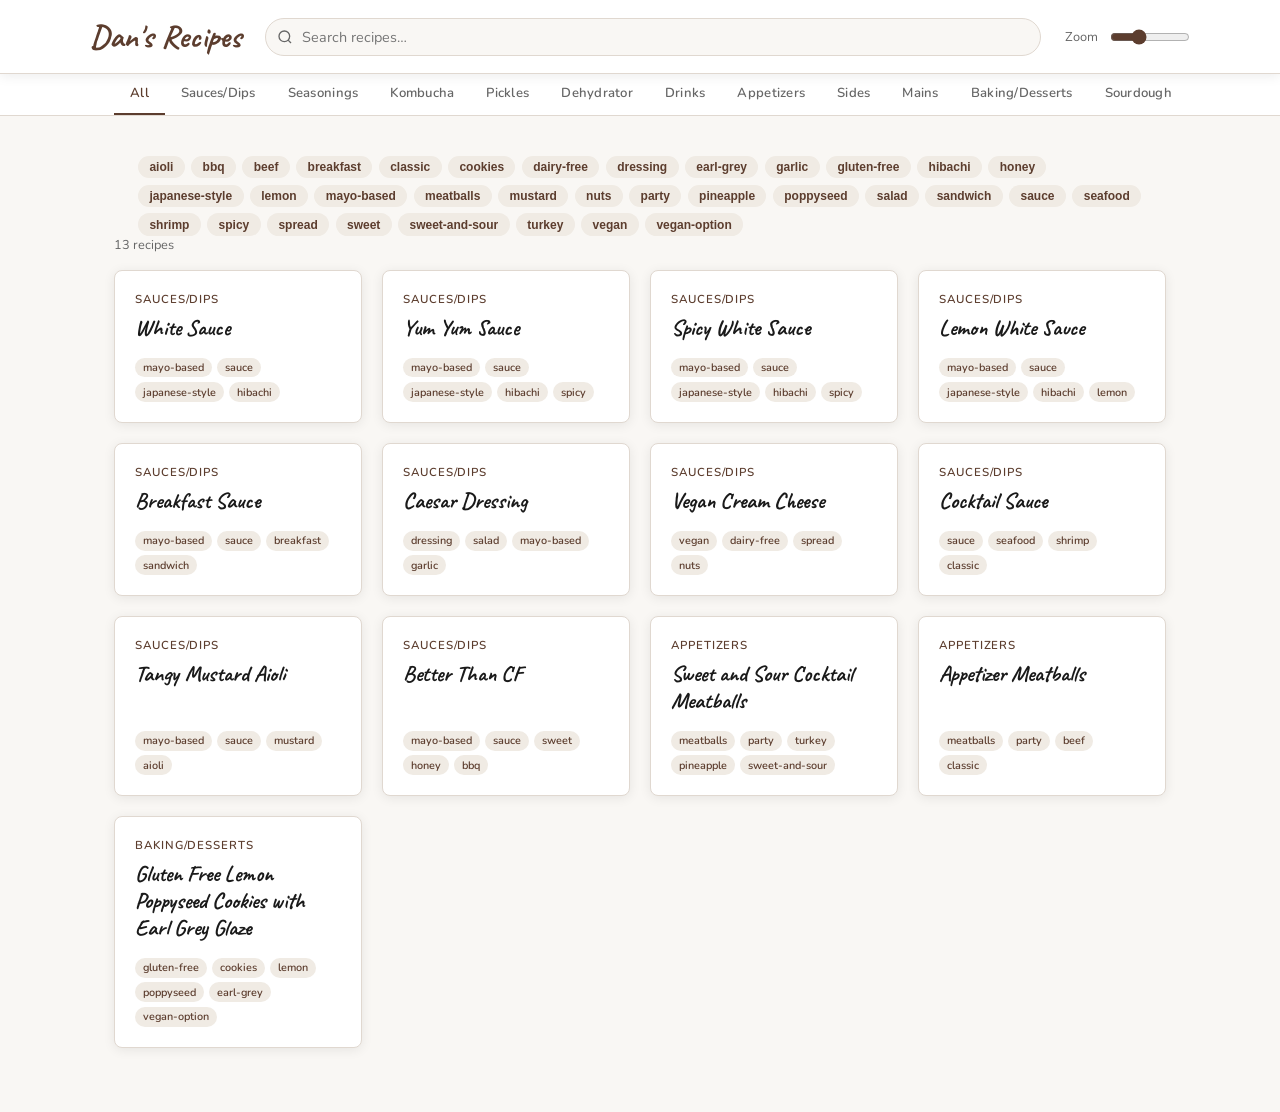
==== index.html @ 3bdaf3a2 "feat: initial recipe book — 13 recipes, browse/search/filter UI Static GitHub Pages site with Caveat" ====
<!DOCTYPE html>
<html lang="en">
<head>
  <meta charset="UTF-8" />
  <meta name="viewport" content="width=device-width, initial-scale=1.0" />
  <title>Dan's Recipes</title>
  <link rel="stylesheet" href="css/style.css" />
</head>
<body>

<header class="site-header">
  <div class="header-inner">
    <a href="index.html" class="site-title">Dan's Recipes</a>
    <div class="search-wrap">
      <svg xmlns="http://www.w3.org/2000/svg" width="16" height="16" fill="none" viewBox="0 0 24 24" stroke="currentColor" stroke-width="2">
        <circle cx="11" cy="11" r="8"/><path d="m21 21-4.35-4.35"/>
      </svg>
      <input id="search-input" type="search" placeholder="Search recipes…" autocomplete="off" />
    </div>
    <div class="header-controls">
      <span class="zoom-label">Zoom</span>
      <input id="zoom-slider" type="range" min="0.8" max="1.4" step="0.05" value="1" />
    </div>
  </div>
</header>

<nav class="category-nav">
  <div class="category-nav-inner">
    <button class="cat-tab active" data-cat="All">All</button>
  </div>
</nav>

<div class="main-content">
  <div id="tag-bar"></div>
  <p class="results-count" id="results-count"></p>
  <div id="recipe-grid"></div>
</div>

<script src="js/fuse.min.js"></script>
<script src="js/main.js"></script>
</body>
</html>
---- css/style.css ----
@import url('https://fonts.googleapis.com/css2?family=Caveat:wght@400;700&family=Nunito:wght@300;400;600&display=swap');

/* ── Reset & Base ─────────────────────────────────────────── */
*, *::before, *::after { box-sizing: border-box; margin: 0; padding: 0; }

:root {
  --font-script: 'Caveat', cursive;
  --font-body: 'Nunito', system-ui, sans-serif;
  --color-bg: #f9f7f4;
  --color-page: #ffffff;
  --color-text: #1a1a1a;
  --color-muted: #666;
  --color-accent: #5c3d2e;
  --color-border: #e0d8d0;
  --color-tag-bg: #f0ebe4;
  --color-tag-text: #5c3d2e;
  --color-active: #5c3d2e;
  --shadow: 0 2px 12px rgba(0,0,0,0.08);
  --radius: 8px;
  --page-max: 1100px;
  --zoom: 1;
}

html { font-size: calc(16px * var(--zoom)); }
body {
  font-family: var(--font-body);
  background: var(--color-bg);
  color: var(--color-text);
  min-height: 100vh;
}

/* ── Site Header ──────────────────────────────────────────── */
.site-header {
  background: var(--color-page);
  border-bottom: 1px solid var(--color-border);
  padding: 1rem 1.5rem;
  position: sticky;
  top: 0;
  z-index: 100;
  box-shadow: var(--shadow);
}
.header-inner {
  max-width: var(--page-max);
  margin: 0 auto;
  display: flex;
  align-items: center;
  gap: 1.5rem;
  flex-wrap: wrap;
}
.site-title {
  font-family: var(--font-script);
  font-size: 2rem;
  font-weight: 700;
  color: var(--color-accent);
  text-decoration: none;
  white-space: nowrap;
}
.search-wrap {
  flex: 1;
  min-width: 200px;
  position: relative;
}
.search-wrap svg {
  position: absolute;
  left: 0.75rem;
  top: 50%;
  transform: translateY(-50%);
  color: var(--color-muted);
  pointer-events: none;
}
#search-input {
  width: 100%;
  padding: 0.5rem 0.75rem 0.5rem 2.25rem;
  border: 1px solid var(--color-border);
  border-radius: 999px;
  font-family: var(--font-body);
  font-size: 0.9rem;
  background: var(--color-bg);
  outline: none;
  transition: border-color 0.2s;
}
#search-input:focus { border-color: var(--color-accent); }

.header-controls {
  display: flex;
  align-items: center;
  gap: 0.75rem;
}
.zoom-label {
  font-size: 0.8rem;
  color: var(--color-muted);
  white-space: nowrap;
}
#zoom-slider {
  width: 80px;
  accent-color: var(--color-accent);
}

/* ── Category Tabs ────────────────────────────────────────── */
.category-nav {
  background: var(--color-page);
  border-bottom: 1px solid var(--color-border);
  overflow-x: auto;
  scrollbar-width: none;
}
.category-nav::-webkit-scrollbar { display: none; }
.category-nav-inner {
  max-width: var(--page-max);
  margin: 0 auto;
  display: flex;
  gap: 0;
  padding: 0 1.5rem;
}
.cat-tab {
  padding: 0.65rem 1rem;
  font-size: 0.82rem;
  font-weight: 600;
  color: var(--color-muted);
  cursor: pointer;
  border: none;
  background: none;
  border-bottom: 2px solid transparent;
  white-space: nowrap;
  transition: color 0.15s, border-color 0.15s;
  font-family: var(--font-body);
  letter-spacing: 0.02em;
}
.cat-tab:hover { color: var(--color-accent); }
.cat-tab.active {
  color: var(--color-accent);
  border-bottom-color: var(--color-accent);
}

/* ── Tag Filter Bar ───────────────────────────────────────── */
#tag-bar {
  max-width: var(--page-max);
  margin: 1rem auto 0;
  padding: 0 1.5rem;
  display: flex;
  flex-wrap: wrap;
  gap: 0.4rem;
  min-height: 2rem;
}
.tag-chip {
  padding: 0.2rem 0.65rem;
  border-radius: 999px;
  background: var(--color-tag-bg);
  color: var(--color-tag-text);
  font-size: 0.75rem;
  font-weight: 600;
  cursor: pointer;
  border: 1px solid transparent;
  transition: background 0.15s, border-color 0.15s;
  text-transform: lowercase;
}
.tag-chip:hover { border-color: var(--color-accent); }
.tag-chip.active {
  background: var(--color-accent);
  color: #fff;
}

/* ── Main Content ─────────────────────────────────────────── */
.main-content {
  max-width: var(--page-max);
  margin: 0 auto;
  padding: 1.5rem 1.5rem 4rem;
}
.results-count {
  font-size: 0.8rem;
  color: var(--color-muted);
  margin-bottom: 1rem;
}

/* ── Recipe Grid ──────────────────────────────────────────── */
#recipe-grid {
  display: grid;
  grid-template-columns: repeat(auto-fill, minmax(240px, 1fr));
  gap: 1.25rem;
}

/* ── Recipe Card ──────────────────────────────────────────── */
.recipe-card {
  background: var(--color-page);
  border: 1px solid var(--color-border);
  border-radius: var(--radius);
  padding: 1.25rem;
  cursor: pointer;
  text-decoration: none;
  color: inherit;
  display: flex;
  flex-direction: column;
  gap: 0.5rem;
  transition: box-shadow 0.2s, transform 0.2s;
  box-shadow: var(--shadow);
}
.recipe-card:hover {
  box-shadow: 0 6px 24px rgba(0,0,0,0.13);
  transform: translateY(-2px);
}
.card-title {
  font-family: var(--font-script);
  font-size: 1.4rem;
  font-weight: 700;
  color: var(--color-text);
  line-height: 1.2;
}
.card-category {
  font-size: 0.72rem;
  font-weight: 600;
  text-transform: uppercase;
  letter-spacing: 0.08em;
  color: var(--color-accent);
}
.card-tags {
  display: flex;
  flex-wrap: wrap;
  gap: 0.3rem;
  margin-top: auto;
  padding-top: 0.5rem;
}
.card-tag {
  padding: 0.15rem 0.5rem;
  border-radius: 999px;
  background: var(--color-tag-bg);
  color: var(--color-tag-text);
  font-size: 0.68rem;
  font-weight: 600;
  text-transform: lowercase;
}

/* ── Empty State ──────────────────────────────────────────── */
.empty-state {
  text-align: center;
  padding: 4rem 1rem;
  color: var(--color-muted);
  grid-column: 1/-1;
}
.empty-state p { font-size: 1.1rem; }

/* ── Recipe Detail Page ───────────────────────────────────── */
.recipe-page-header {
  background: var(--color-page);
  border-bottom: 1px solid var(--color-border);
  padding: 1rem 1.5rem;
  display: flex;
  align-items: center;
  gap: 1rem;
}
.back-btn {
  display: flex;
  align-items: center;
  gap: 0.4rem;
  color: var(--color-accent);
  text-decoration: none;
  font-size: 0.9rem;
  font-weight: 600;
  padding: 0.4rem 0.75rem;
  border-radius: var(--radius);
  border: 1px solid var(--color-border);
  transition: background 0.15s;
}
.back-btn:hover { background: var(--color-bg); }

.print-btn {
  margin-left: auto;
  display: flex;
  align-items: center;
  gap: 0.4rem;
  background: var(--color-accent);
  color: #fff;
  border: none;
  border-radius: var(--radius);
  padding: 0.4rem 0.85rem;
  font-size: 0.9rem;
  font-weight: 600;
  cursor: pointer;
  font-family: var(--font-body);
  transition: opacity 0.15s;
}
.print-btn:hover { opacity: 0.85; }

/* ── Recipe Detail Content ────────────────────────────────── */
.recipe-detail {
  max-width: 860px;
  margin: 2rem auto;
  padding: 0 1.5rem 4rem;
}

.recipe-detail-inner {
  background: var(--color-page);
  border: 1px solid var(--color-border);
  border-radius: var(--radius);
  padding: 2.5rem;
  box-shadow: var(--shadow);
}

.recipe-title {
  font-family: var(--font-script);
  font-size: 2.8rem;
  font-weight: 700;
  color: var(--color-text);
  line-height: 1.1;
  margin-bottom: 0.25rem;
}
.recipe-meta {
  display: flex;
  align-items: center;
  gap: 1rem;
  margin-bottom: 1.5rem;
  flex-wrap: wrap;
}
.recipe-category-badge {
  font-size: 0.72rem;
  font-weight: 600;
  text-transform: uppercase;
  letter-spacing: 0.08em;
  color: var(--color-accent);
  border: 1px solid var(--color-accent);
  padding: 0.2rem 0.6rem;
  border-radius: 999px;
}
.recipe-yield {
  font-size: 0.82rem;
  color: var(--color-muted);
}
.recipe-tags-row {
  display: flex;
  flex-wrap: wrap;
  gap: 0.35rem;
  margin-bottom: 2rem;
}

.recipe-divider {
  border: none;
  border-top: 1px solid var(--color-border);
  margin: 1.75rem 0;
}

/* ── Ingredients & Instructions ────────────────────────────── */
.recipe-body {
  display: grid;
  grid-template-columns: 1fr 1.6fr;
  gap: 2.5rem;
  align-items: start;
}
@media (max-width: 640px) {
  .recipe-body { grid-template-columns: 1fr; }
}

.section-label {
  font-size: 0.72rem;
  font-weight: 700;
  letter-spacing: 0.12em;
  text-transform: uppercase;
  font-variant: small-caps;
  color: var(--color-text);
  margin-bottom: 0.75rem;
  border-bottom: 1px solid var(--color-border);
  padding-bottom: 0.3rem;
}
.sub-section-label {
  font-size: 0.68rem;
  font-weight: 700;
  letter-spacing: 0.1em;
  text-transform: uppercase;
  color: var(--color-muted);
  margin: 0.75rem 0 0.4rem;
}
.ingredient-list {
  list-style: none;
  display: flex;
  flex-direction: column;
  gap: 0.3rem;
}
.ingredient-list li {
  font-size: 0.88rem;
  line-height: 1.4;
  padding-left: 0.85rem;
  position: relative;
}
.ingredient-list li::before {
  content: '–';
  position: absolute;
  left: 0;
  color: var(--color-muted);
}

.instructions-text {
  font-size: 0.9rem;
  line-height: 1.7;
  white-space: pre-wrap;
}

.variations-block {
  margin-top: 1.5rem;
}
.variations-block .section-label { margin-bottom: 0.75rem; }
.variation-item {
  margin-bottom: 0.5rem;
}
.variation-name {
  font-weight: 600;
  font-size: 0.85rem;
}
.variation-desc {
  font-size: 0.85rem;
  color: var(--color-muted);
}

.notes-block {
  margin-top: 1.5rem;
  background: var(--color-bg);
  border-left: 3px solid var(--color-accent);
  padding: 0.75rem 1rem;
  border-radius: 0 var(--radius) var(--radius) 0;
  font-size: 0.85rem;
  color: var(--color-muted);
  font-style: italic;
}

/* ── Print Styles ─────────────────────────────────────────── */
@media print {
  @page {
    size: letter;
    margin: 0.75in 0.75in 0.75in 0.8125in;
  }

  .site-header,
  .recipe-page-header,
  .recipe-tags-row,
  .notes-block { display: none !important; }

  body { background: white; font-size: 11pt; }

  .recipe-detail { margin: 0; padding: 0; max-width: 100%; }
  .recipe-detail-inner { border: none; box-shadow: none; padding: 0; }

  .recipe-title {
    font-size: 28pt;
    margin-bottom: 2pt;
  }
  .recipe-meta { margin-bottom: 8pt; }
  .recipe-body {
    grid-template-columns: 1fr 1.6fr;
    gap: 1.5rem;
  }
  .ingredient-list li { font-size: 9pt; }
  .instructions-text { font-size: 9.5pt; }
  .section-label { font-size: 7pt; }
}
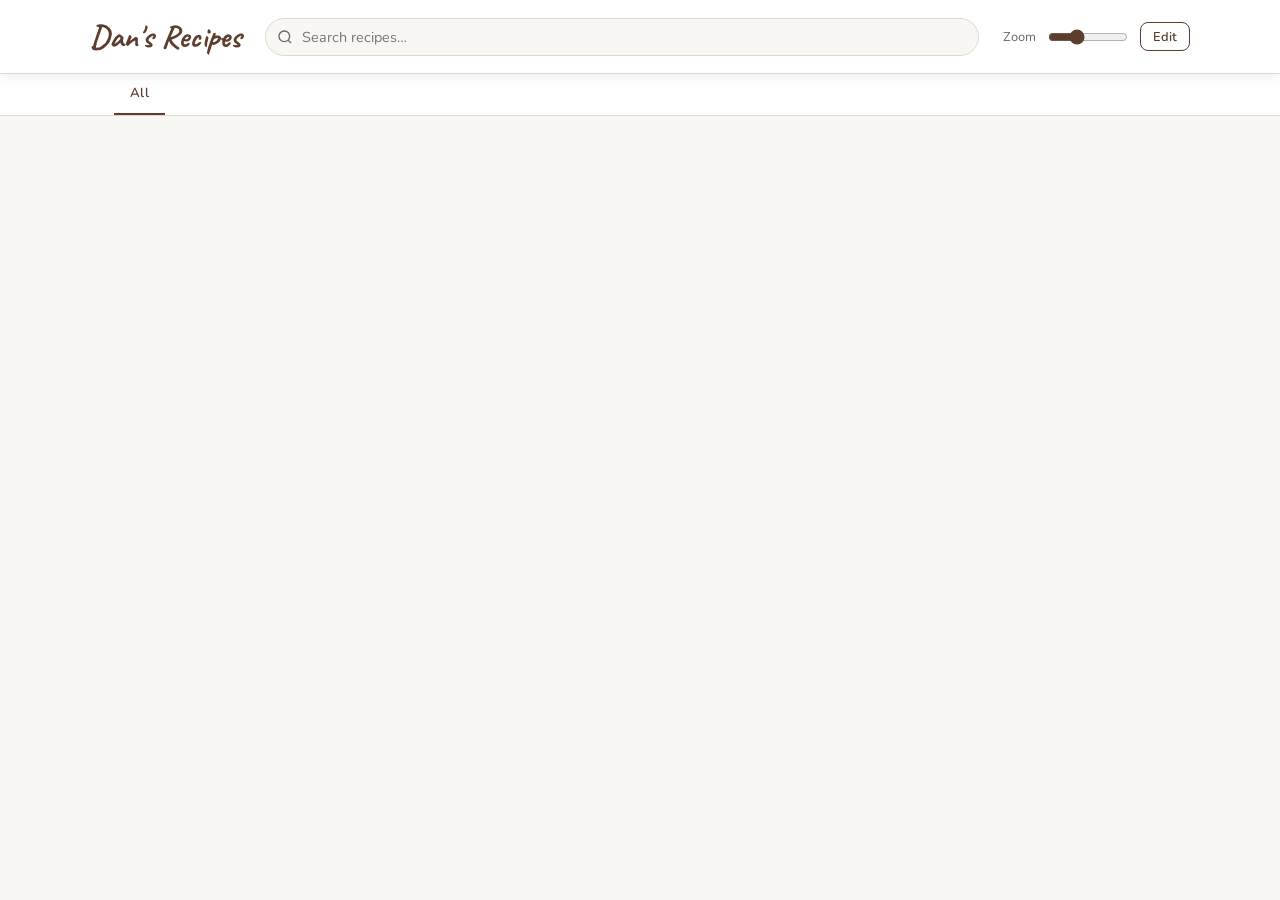
==== commit 1b0192d9: "feat: migrate to FastAPI webapp with SQLite, edit mode, sourdough bake log - FastAPI app (app.py) wi" ====
--- a/index.html
+++ b/index.html
@@ -4,13 +4,13 @@
   <meta charset="UTF-8" />
   <meta name="viewport" content="width=device-width, initial-scale=1.0" />
   <title>Dan's Recipes</title>
-  <link rel="stylesheet" href="css/style.css" />
+  <link rel="stylesheet" href="/css/style.css" />
 </head>
 <body>
 
 <header class="site-header">
   <div class="header-inner">
-    <a href="index.html" class="site-title">Dan's Recipes</a>
+    <a href="/" class="site-title">Dan's Recipes</a>
     <div class="search-wrap">
       <svg xmlns="http://www.w3.org/2000/svg" width="16" height="16" fill="none" viewBox="0 0 24 24" stroke="currentColor" stroke-width="2">
         <circle cx="11" cy="11" r="8"/><path d="m21 21-4.35-4.35"/>
@@ -20,6 +20,7 @@
     <div class="header-controls">
       <span class="zoom-label">Zoom</span>
       <input id="zoom-slider" type="range" min="0.8" max="1.4" step="0.05" value="1" />
+      <div id="login-bar" class="login-bar"></div>
     </div>
   </div>
 </header>
@@ -30,13 +31,35 @@
   </div>
 </nav>
 
+<!-- Sourdough sub-tabs (hidden unless Sourdough is active) -->
+<div id="sourdough-subtabs" class="sourdough-subtabs" style="display:none">
+  <button class="subtab-btn active" id="subtab-recipes" onclick="showRecipesSubtab()">Recipes</button>
+  <button class="subtab-btn" id="subtab-log" onclick="showLogSubtab()">Bake Log</button>
+</div>
+
 <div class="main-content">
   <div id="tag-bar"></div>
   <p class="results-count" id="results-count"></p>
   <div id="recipe-grid"></div>
+  <!-- Sourdough log (hidden by default) -->
+  <div id="log-section" style="display:none"></div>
 </div>
 
-<script src="js/fuse.min.js"></script>
-<script src="js/main.js"></script>
+<!-- Login modal -->
+<div id="login-modal" class="modal-overlay" style="display:none" onclick="if(event.target===this)hideLoginModal()">
+  <div class="modal-box">
+    <h3>Edit Mode</h3>
+    <input id="login-pwd" type="password" placeholder="Password" class="modal-input"
+      onkeydown="if(event.key==='Enter')doLogin()" />
+    <p id="login-error" class="modal-error"></p>
+    <div class="modal-btns">
+      <button class="save-btn" onclick="doLogin()">Log in</button>
+      <button class="cancel-btn" onclick="hideLoginModal()">Cancel</button>
+    </div>
+  </div>
+</div>
+
+<script src="/js/fuse.min.js"></script>
+<script src="/js/main.js"></script>
 </body>
 </html>
--- a/css/style.css
+++ b/css/style.css
@@ -418,6 +418,218 @@
   font-style: italic;
 }
 
+/* ── Login bar ────────────────────────────────────────────── */
+.login-bar { display: flex; align-items: center; gap: 0.5rem; }
+.login-btn {
+  padding: 0.3rem 0.75rem;
+  font-size: 0.8rem;
+  font-weight: 600;
+  font-family: var(--font-body);
+  background: transparent;
+  border: 1px solid var(--color-accent);
+  color: var(--color-accent);
+  border-radius: var(--radius);
+  cursor: pointer;
+  transition: background 0.15s, color 0.15s;
+}
+.login-btn:hover { background: var(--color-accent); color: #fff; }
+.login-status { font-size: 0.78rem; color: var(--color-muted); }
+
+/* ── Login modal ──────────────────────────────────────────── */
+.modal-overlay {
+  position: fixed; inset: 0; z-index: 500;
+  background: rgba(0,0,0,0.4);
+  display: flex; align-items: center; justify-content: center;
+}
+.modal-box {
+  background: var(--color-page);
+  border: 1px solid var(--color-border);
+  border-radius: var(--radius);
+  padding: 2rem;
+  width: 320px;
+  display: flex; flex-direction: column; gap: 0.75rem;
+  box-shadow: 0 8px 32px rgba(0,0,0,0.18);
+}
+.modal-box h3 { font-family: var(--font-script); font-size: 1.5rem; color: var(--color-accent); }
+.modal-input {
+  width: 100%; padding: 0.5rem 0.75rem;
+  border: 1px solid var(--color-border); border-radius: var(--radius);
+  font-family: var(--font-body); font-size: 0.9rem;
+  background: var(--color-bg); outline: none;
+}
+.modal-input:focus { border-color: var(--color-accent); }
+.modal-error { font-size: 0.8rem; color: #c0392b; min-height: 1rem; }
+.modal-btns { display: flex; gap: 0.5rem; justify-content: flex-end; }
+
+/* ── Shared button styles ─────────────────────────────────── */
+.save-btn {
+  padding: 0.4rem 1rem; background: var(--color-accent); color: #fff;
+  border: none; border-radius: var(--radius); font-size: 0.88rem;
+  font-weight: 600; font-family: var(--font-body); cursor: pointer;
+}
+.save-btn:hover { opacity: 0.85; }
+.cancel-btn {
+  padding: 0.4rem 1rem; background: transparent; color: var(--color-muted);
+  border: 1px solid var(--color-border); border-radius: var(--radius);
+  font-size: 0.88rem; font-family: var(--font-body); cursor: pointer;
+}
+.cancel-btn:hover { border-color: var(--color-accent); color: var(--color-accent); }
+.delete-btn {
+  padding: 0.4rem 1rem; background: transparent; color: #c0392b;
+  border: 1px solid #c0392b; border-radius: var(--radius);
+  font-size: 0.88rem; font-family: var(--font-body); cursor: pointer;
+  margin-left: auto;
+}
+.delete-btn:hover { background: #c0392b; color: #fff; }
+
+/* ── Recipe detail toolbar (edit button) ──────────────────── */
+.recipe-detail-toolbar {
+  display: flex; justify-content: flex-end; margin-bottom: 0.5rem;
+}
+.edit-btn {
+  padding: 0.35rem 0.85rem; font-size: 0.82rem; font-weight: 600;
+  font-family: var(--font-body); background: transparent;
+  border: 1px solid var(--color-border); color: var(--color-muted);
+  border-radius: var(--radius); cursor: pointer; transition: all 0.15s;
+}
+.edit-btn:hover { border-color: var(--color-accent); color: var(--color-accent); }
+
+/* ── Edit form ────────────────────────────────────────────── */
+.edit-form { display: flex; flex-direction: column; gap: 1.25rem; }
+.edit-form-header {
+  display: flex; align-items: center; gap: 1rem;
+  padding-bottom: 1rem; border-bottom: 1px solid var(--color-border);
+}
+.edit-form-header h2 { font-family: var(--font-script); font-size: 1.5rem; color: var(--color-accent); }
+.edit-form-btns { display: flex; gap: 0.5rem; margin-left: auto; align-items: center; }
+.edit-grid {
+  display: grid; grid-template-columns: 1fr 1fr; gap: 1rem;
+}
+.edit-grid label {
+  display: flex; flex-direction: column; gap: 0.3rem;
+  font-size: 0.78rem; font-weight: 700; letter-spacing: 0.06em;
+  text-transform: uppercase; color: var(--color-muted);
+}
+.edit-grid label small {
+  font-size: 0.7rem; font-weight: 400; text-transform: none;
+  letter-spacing: 0; color: var(--color-muted);
+}
+.edit-wide { grid-column: 1 / -1; }
+.edit-grid input,
+.edit-grid select,
+.edit-grid textarea {
+  margin-top: 0.1rem;
+  width: 100%; padding: 0.45rem 0.65rem;
+  border: 1px solid var(--color-border); border-radius: var(--radius);
+  font-family: var(--font-body); font-size: 0.88rem;
+  background: var(--color-bg); color: var(--color-text); outline: none;
+  resize: vertical;
+}
+.edit-grid input:focus,
+.edit-grid select:focus,
+.edit-grid textarea:focus { border-color: var(--color-accent); }
+
+/* ── Sourdough sub-tabs ───────────────────────────────────── */
+.sourdough-subtabs {
+  background: var(--color-page);
+  border-bottom: 1px solid var(--color-border);
+  padding: 0 1.5rem;
+  gap: 0;
+}
+.subtab-btn {
+  padding: 0.55rem 1rem; font-size: 0.82rem; font-weight: 600;
+  font-family: var(--font-body); background: none; border: none;
+  border-bottom: 2px solid transparent; color: var(--color-muted);
+  cursor: pointer; transition: color 0.15s, border-color 0.15s;
+}
+.subtab-btn:hover { color: var(--color-accent); }
+.subtab-btn.active { color: var(--color-accent); border-bottom-color: var(--color-accent); }
+
+/* ── Sourdough bake log ───────────────────────────────────── */
+.log-header {
+  display: flex; align-items: center; gap: 1rem;
+  margin-bottom: 1rem;
+}
+.log-title { font-family: var(--font-script); font-size: 1.8rem; color: var(--color-accent); }
+.add-log-btn {
+  margin-left: auto; padding: 0.4rem 0.85rem;
+  background: var(--color-accent); color: #fff;
+  border: none; border-radius: var(--radius);
+  font-size: 0.85rem; font-weight: 600; font-family: var(--font-body);
+  cursor: pointer;
+}
+.add-log-btn:hover { opacity: 0.85; }
+.log-empty { color: var(--color-muted); font-size: 0.9rem; padding: 2rem 0; }
+
+.log-table-wrap { overflow-x: auto; }
+.log-table {
+  width: 100%; border-collapse: collapse;
+  font-size: 0.85rem; background: var(--color-page);
+  border: 1px solid var(--color-border); border-radius: var(--radius);
+  overflow: hidden;
+}
+.log-table th {
+  padding: 0.6rem 0.75rem; text-align: left;
+  font-size: 0.72rem; font-weight: 700; letter-spacing: 0.08em;
+  text-transform: uppercase; color: var(--color-muted);
+  background: var(--color-bg); border-bottom: 1px solid var(--color-border);
+}
+.log-table td {
+  padding: 0.6rem 0.75rem; border-bottom: 1px solid var(--color-border);
+  vertical-align: top;
+}
+.log-table tr:last-child td { border-bottom: none; }
+.log-table tr:hover td { background: var(--color-bg); }
+.log-stars { letter-spacing: -0.1em; color: var(--color-accent); }
+.log-notes { max-width: 200px; white-space: pre-wrap; font-size: 0.8rem; color: var(--color-muted); }
+.log-recipe-link { color: var(--color-accent); text-decoration: none; font-weight: 600; }
+.log-recipe-link:hover { text-decoration: underline; }
+.log-actions { white-space: nowrap; }
+.log-action-btn {
+  padding: 0.2rem 0.5rem; font-size: 0.75rem; font-family: var(--font-body);
+  background: transparent; border: 1px solid var(--color-border);
+  border-radius: 4px; cursor: pointer; color: var(--color-muted);
+  margin-right: 0.25rem;
+}
+.log-action-btn:hover { border-color: var(--color-accent); color: var(--color-accent); }
+.log-action-btn.danger:hover { border-color: #c0392b; color: #c0392b; }
+
+/* ── Log entry form ───────────────────────────────────────── */
+.log-form {
+  background: var(--color-page); border: 1px solid var(--color-border);
+  border-radius: var(--radius); padding: 1.25rem; margin-bottom: 1rem;
+  box-shadow: var(--shadow);
+}
+.log-form-grid {
+  display: grid; grid-template-columns: repeat(auto-fill, minmax(160px, 1fr));
+  gap: 0.75rem; margin-bottom: 0.75rem;
+}
+.log-form-grid label {
+  display: flex; flex-direction: column; gap: 0.25rem;
+  font-size: 0.75rem; font-weight: 700; letter-spacing: 0.06em;
+  text-transform: uppercase; color: var(--color-muted);
+}
+.log-form-wide { grid-column: 1 / -1; }
+.log-form-grid input,
+.log-form-grid select,
+.log-form-grid textarea {
+  padding: 0.4rem 0.6rem; border: 1px solid var(--color-border);
+  border-radius: var(--radius); font-family: var(--font-body);
+  font-size: 0.85rem; background: var(--color-bg);
+  color: var(--color-text); outline: none; resize: vertical;
+}
+.log-form-grid input:focus,
+.log-form-grid select:focus,
+.log-form-grid textarea:focus { border-color: var(--color-accent); }
+.hydration-preview { font-size: 0.72rem; color: var(--color-accent); font-weight: 600; }
+.log-form-actions { display: flex; gap: 0.5rem; }
+
+/* ── Star rating input ────────────────────────────────────── */
+.star-input { display: flex; gap: 0.1rem; cursor: pointer; }
+.star-opt { font-size: 1.25rem; color: var(--color-border); transition: color 0.1s; }
+.star-opt.on { color: var(--color-accent); }
+.star-opt:hover { color: var(--color-accent); }
+
 /* ── Print Styles ─────────────────────────────────────────── */
 @media print {
   @page {
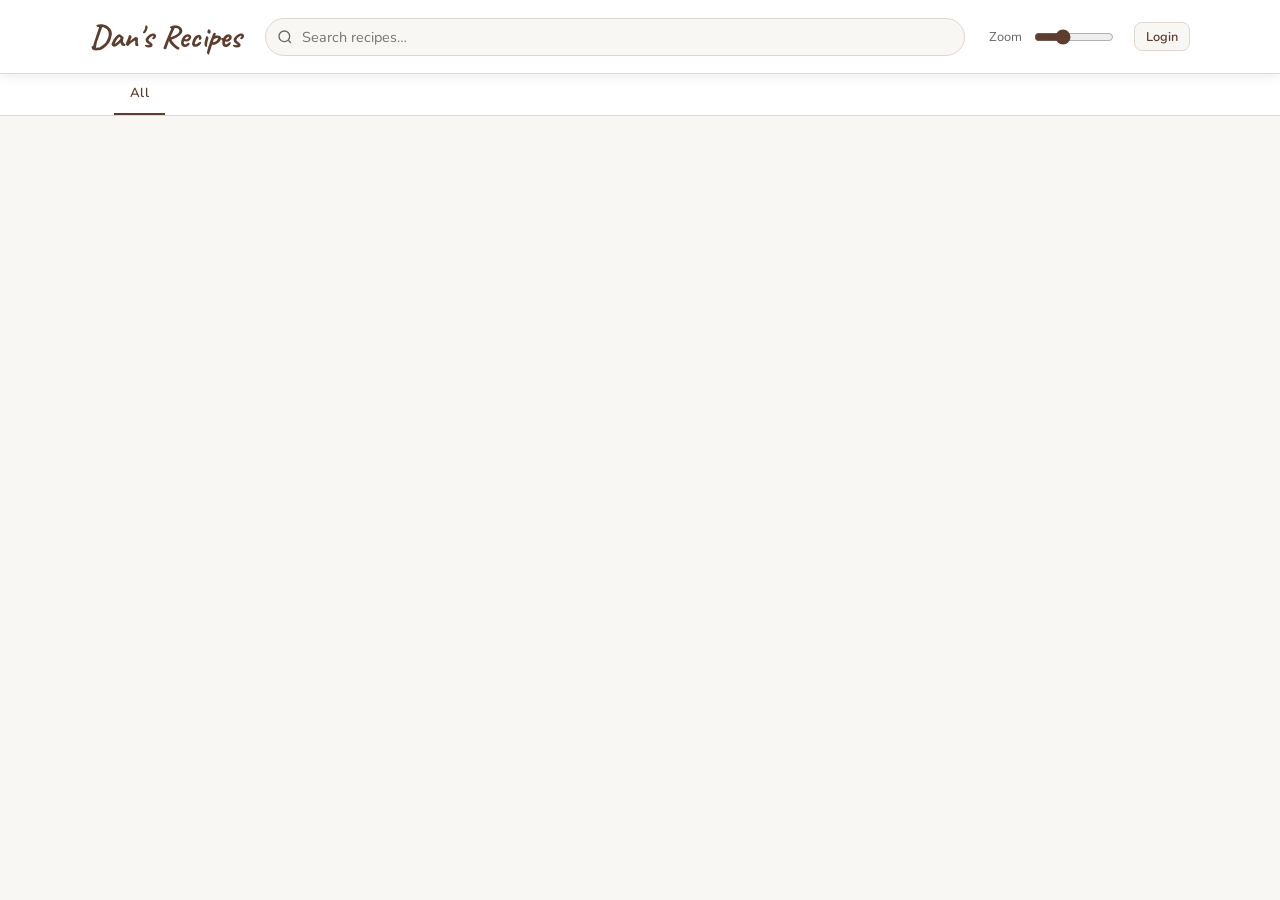
==== commit ce035e47: "feat: replace static GitHub Pages site with FastAPI webapp - FastAPI backend with SQLite database - " ====
--- a/index.html
+++ b/index.html
@@ -20,7 +20,10 @@
     <div class="header-controls">
       <span class="zoom-label">Zoom</span>
       <input id="zoom-slider" type="range" min="0.8" max="1.4" step="0.05" value="1" />
-      <div id="login-bar" class="login-bar"></div>
+      <div class="login-bar">
+        <span id="login-status"></span>
+        <button id="login-btn" class="btn-small">Login</button>
+      </div>
     </div>
   </div>
 </header>
@@ -31,30 +34,84 @@
   </div>
 </nav>
 
-<!-- Sourdough sub-tabs (hidden unless Sourdough is active) -->
-<div id="sourdough-subtabs" class="sourdough-subtabs" style="display:none">
-  <button class="subtab-btn active" id="subtab-recipes" onclick="showRecipesSubtab()">Recipes</button>
-  <button class="subtab-btn" id="subtab-log" onclick="showLogSubtab()">Bake Log</button>
-</div>
-
 <div class="main-content">
+  <div class="admin-bar" id="admin-bar" style="display:none">
+    <button class="btn-add" id="add-recipe-btn">&#xFF0B; Add Recipe</button>
+  </div>
   <div id="tag-bar"></div>
   <p class="results-count" id="results-count"></p>
   <div id="recipe-grid"></div>
-  <!-- Sourdough log (hidden by default) -->
-  <div id="log-section" style="display:none"></div>
+
+  <!-- Sourdough log section (shown when Sourdough tab active) -->
+  <div id="sourdough-section" style="display:none">
+    <div class="sub-tab-bar">
+      <button class="sub-tab active" data-view="recipes" id="sub-recipes">Recipes</button>
+      <button class="sub-tab" data-view="log" id="sub-log">Bake Log</button>
+    </div>
+    <div id="log-section" style="display:none">
+      <div id="add-log-area"></div>
+      <div id="log-table-wrap"></div>
+    </div>
+  </div>
 </div>
 
-<!-- Login modal -->
-<div id="login-modal" class="modal-overlay" style="display:none" onclick="if(event.target===this)hideLoginModal()">
+<!-- Login Modal -->
+<div id="login-modal" class="modal-overlay" style="display:none">
   <div class="modal-box">
-    <h3>Edit Mode</h3>
-    <input id="login-pwd" type="password" placeholder="Password" class="modal-input"
-      onkeydown="if(event.key==='Enter')doLogin()" />
-    <p id="login-error" class="modal-error"></p>
-    <div class="modal-btns">
-      <button class="save-btn" onclick="doLogin()">Log in</button>
-      <button class="cancel-btn" onclick="hideLoginModal()">Cancel</button>
+    <h2 class="modal-title">Login</h2>
+    <div id="login-error" class="form-error" style="display:none"></div>
+    <div class="form-group">
+      <label>Password</label>
+      <input type="password" id="login-password" class="form-input" placeholder="Password" />
+    </div>
+    <div class="form-actions">
+      <button class="btn-primary" id="login-submit">Login</button>
+      <button class="btn-secondary" id="login-cancel">Cancel</button>
+    </div>
+  </div>
+</div>
+
+<!-- Add Recipe Modal -->
+<div id="add-recipe-modal" class="modal-overlay" style="display:none">
+  <div class="modal-box modal-wide">
+    <h2 class="modal-title">Add Recipe</h2>
+    <div class="form-group">
+      <label>Title *</label>
+      <input type="text" id="nr-title" class="form-input" />
+    </div>
+    <div class="form-row">
+      <div class="form-group">
+        <label>Category *</label>
+        <input type="text" id="nr-category" class="form-input" />
+      </div>
+      <div class="form-group">
+        <label>Yield</label>
+        <input type="text" id="nr-yield" class="form-input" />
+      </div>
+    </div>
+    <div class="form-group">
+      <label>Tags (comma separated)</label>
+      <input type="text" id="nr-tags" class="form-input" />
+    </div>
+    <div class="form-group">
+      <label>Image URL</label>
+      <input type="text" id="nr-image" class="form-input" />
+    </div>
+    <div class="form-group">
+      <label>Ingredients (one per line, use "# Section Name" for subsections)</label>
+      <textarea id="nr-ingredients" class="form-textarea" rows="6"></textarea>
+    </div>
+    <div class="form-group">
+      <label>Instructions</label>
+      <textarea id="nr-instructions" class="form-textarea" rows="5"></textarea>
+    </div>
+    <div class="form-group">
+      <label>Notes</label>
+      <textarea id="nr-notes" class="form-textarea" rows="2"></textarea>
+    </div>
+    <div class="form-actions">
+      <button class="btn-primary" id="nr-submit">Save Recipe</button>
+      <button class="btn-secondary" id="nr-cancel">Cancel</button>
     </div>
   </div>
 </div>
--- a/css/style.css
+++ b/css/style.css
@@ -630,6 +630,225 @@
 .star-opt.on { color: var(--color-accent); }
 .star-opt:hover { color: var(--color-accent); }
 
+/* ── Auth / Login Bar (new) ──────────────────────────────────── */
+.btn-small {
+  padding: 0.3rem 0.7rem;
+  border: 1px solid var(--color-border);
+  border-radius: var(--radius);
+  background: var(--color-bg);
+  font-family: var(--font-body);
+  font-size: 0.8rem;
+  cursor: pointer;
+  color: var(--color-accent);
+  font-weight: 600;
+  transition: background 0.15s;
+}
+.btn-small:hover { background: var(--color-tag-bg); }
+
+/* ── Admin bar ────────────────────────────────────────────────── */
+.admin-bar {
+  display: flex;
+  align-items: center;
+  gap: 1rem;
+  padding: 0.75rem 0;
+}
+.btn-add {
+  padding: 0.4rem 0.9rem;
+  background: var(--color-accent);
+  color: #fff;
+  border: none;
+  border-radius: var(--radius);
+  font-family: var(--font-body);
+  font-size: 0.85rem;
+  font-weight: 600;
+  cursor: pointer;
+  transition: opacity 0.15s;
+}
+.btn-add:hover { opacity: 0.85; }
+
+/* ── Generic buttons (new variants) ──────────────────────────── */
+.btn-primary {
+  padding: 0.4rem 0.9rem;
+  background: var(--color-accent);
+  color: #fff;
+  border: none;
+  border-radius: var(--radius);
+  font-family: var(--font-body);
+  font-size: 0.85rem;
+  font-weight: 600;
+  cursor: pointer;
+  display: inline-flex; align-items: center;
+  transition: opacity 0.15s;
+}
+.btn-primary:hover { opacity: 0.85; }
+.btn-secondary {
+  padding: 0.4rem 0.9rem;
+  background: var(--color-bg);
+  color: var(--color-text);
+  border: 1px solid var(--color-border);
+  border-radius: var(--radius);
+  font-family: var(--font-body);
+  font-size: 0.85rem;
+  font-weight: 600;
+  cursor: pointer;
+  display: inline-flex; align-items: center;
+  transition: background 0.15s;
+}
+.btn-secondary:hover { background: var(--color-tag-bg); }
+.btn-danger {
+  padding: 0.4rem 0.9rem;
+  background: #c0392b;
+  color: #fff;
+  border: none;
+  border-radius: var(--radius);
+  font-family: var(--font-body);
+  font-size: 0.85rem;
+  font-weight: 600;
+  cursor: pointer;
+  display: inline-flex; align-items: center;
+  transition: opacity 0.15s;
+}
+.btn-danger:hover { opacity: 0.85; }
+.btn-icon {
+  background: none;
+  border: none;
+  cursor: pointer;
+  font-size: 1rem;
+  padding: 0.2rem 0.3rem;
+  border-radius: var(--radius);
+  transition: background 0.15s;
+}
+.btn-icon:hover { background: var(--color-tag-bg); }
+.btn-icon-danger:hover { background: #fdecea; }
+
+/* ── Modals (new wide variant + updated base) ─────────────────── */
+.modal-wide { max-width: 680px; }
+.modal-title {
+  font-family: var(--font-script);
+  font-size: 1.8rem;
+  font-weight: 700;
+  color: var(--color-accent);
+}
+
+/* ── Forms ───────────────────────────────────────────────────── */
+.form-group {
+  display: flex;
+  flex-direction: column;
+  gap: 0.35rem;
+}
+.form-group label, .edit-label {
+  font-size: 0.78rem;
+  font-weight: 700;
+  letter-spacing: 0.05em;
+  text-transform: uppercase;
+  color: var(--color-muted);
+}
+.form-row {
+  display: grid;
+  grid-template-columns: 1fr 1fr;
+  gap: 1rem;
+}
+.form-input, .edit-input {
+  padding: 0.45rem 0.75rem;
+  border: 1px solid var(--color-border);
+  border-radius: var(--radius);
+  font-family: var(--font-body);
+  font-size: 0.9rem;
+  background: var(--color-bg);
+  color: var(--color-text);
+  outline: none;
+  transition: border-color 0.2s;
+  width: 100%;
+}
+.form-input:focus, .edit-input:focus { border-color: var(--color-accent); }
+.form-textarea, .edit-textarea {
+  padding: 0.45rem 0.75rem;
+  border: 1px solid var(--color-border);
+  border-radius: var(--radius);
+  font-family: var(--font-body);
+  font-size: 0.88rem;
+  background: var(--color-bg);
+  color: var(--color-text);
+  outline: none;
+  resize: vertical;
+  line-height: 1.5;
+  transition: border-color 0.2s;
+  width: 100%;
+}
+.form-textarea:focus, .edit-textarea:focus { border-color: var(--color-accent); }
+.form-actions {
+  display: flex;
+  gap: 0.5rem;
+  flex-wrap: wrap;
+}
+.form-error {
+  color: #c0392b;
+  font-size: 0.85rem;
+  background: #fdecea;
+  border: 1px solid #f5c6c6;
+  border-radius: var(--radius);
+  padding: 0.4rem 0.75rem;
+}
+
+/* ── Sourdough sub-tabs (new) ────────────────────────────────── */
+.sub-tab-bar {
+  display: flex;
+  gap: 0;
+  border-bottom: 1px solid var(--color-border);
+  margin-bottom: 1.25rem;
+}
+.sub-tab {
+  padding: 0.5rem 1rem;
+  font-size: 0.82rem;
+  font-weight: 600;
+  color: var(--color-muted);
+  cursor: pointer;
+  border: none;
+  background: none;
+  border-bottom: 2px solid transparent;
+  white-space: nowrap;
+  font-family: var(--font-body);
+  transition: color 0.15s, border-color 0.15s;
+}
+.sub-tab:hover { color: var(--color-accent); }
+.sub-tab.active {
+  color: var(--color-accent);
+  border-bottom-color: var(--color-accent);
+}
+
+/* ── Bake Log table (new) ────────────────────────────────────── */
+.log-table-scroll { overflow-x: auto; }
+.stars-cell { color: var(--color-accent); letter-spacing: 0.05em; }
+
+/* ── Star rating picker (new) ────────────────────────────────── */
+.star-picker {
+  display: flex;
+  gap: 0.2rem;
+}
+.star-btn {
+  background: none;
+  border: none;
+  font-size: 1.4rem;
+  cursor: pointer;
+  color: var(--color-border);
+  padding: 0;
+  line-height: 1;
+  transition: color 0.1s;
+}
+.star-btn.active, .star-btn:hover { color: var(--color-accent); }
+
+/* ── Log inline form (new) ───────────────────────────────────── */
+.log-form {
+  background: var(--color-page);
+  border: 1px solid var(--color-border);
+  border-radius: var(--radius);
+  padding: 1.5rem;
+  margin-bottom: 1rem;
+  display: flex;
+  flex-direction: column;
+  gap: 1rem;
+}
+
 /* ── Print Styles ─────────────────────────────────────────── */
 @media print {
   @page {
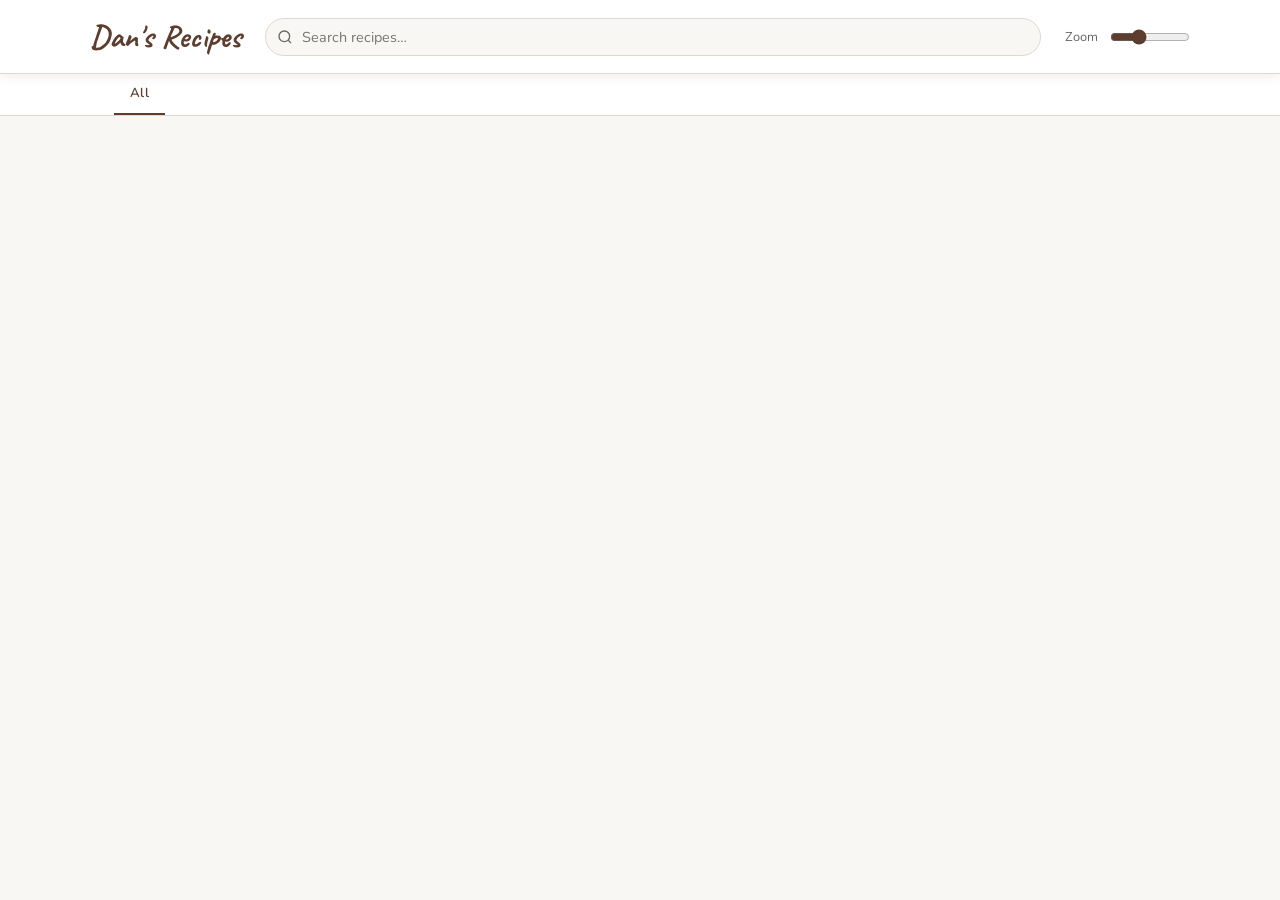
==== commit a38f4301: "feat: remove auth requirement — all pages and endpoints open with no login Removes login modal, auth" ====
--- a/index.html
+++ b/index.html
@@ -20,10 +20,6 @@
     <div class="header-controls">
       <span class="zoom-label">Zoom</span>
       <input id="zoom-slider" type="range" min="0.8" max="1.4" step="0.05" value="1" />
-      <div class="login-bar">
-        <span id="login-status"></span>
-        <button id="login-btn" class="btn-small">Login</button>
-      </div>
     </div>
   </div>
 </header>
@@ -34,86 +30,17 @@
   </div>
 </nav>
 
+<!-- Sourdough sub-tabs (hidden unless Sourdough is active) -->
+<div id="sourdough-subtabs" class="sourdough-subtabs" style="display:none">
+  <button class="subtab-btn active" id="subtab-recipes" onclick="showRecipesSubtab()">Recipes</button>
+  <button class="subtab-btn" id="subtab-log" onclick="showLogSubtab()">Bake Log</button>
+</div>
+
 <div class="main-content">
-  <div class="admin-bar" id="admin-bar" style="display:none">
-    <button class="btn-add" id="add-recipe-btn">&#xFF0B; Add Recipe</button>
-  </div>
   <div id="tag-bar"></div>
   <p class="results-count" id="results-count"></p>
   <div id="recipe-grid"></div>
-
-  <!-- Sourdough log section (shown when Sourdough tab active) -->
-  <div id="sourdough-section" style="display:none">
-    <div class="sub-tab-bar">
-      <button class="sub-tab active" data-view="recipes" id="sub-recipes">Recipes</button>
-      <button class="sub-tab" data-view="log" id="sub-log">Bake Log</button>
-    </div>
-    <div id="log-section" style="display:none">
-      <div id="add-log-area"></div>
-      <div id="log-table-wrap"></div>
-    </div>
-  </div>
-</div>
-
-<!-- Login Modal -->
-<div id="login-modal" class="modal-overlay" style="display:none">
-  <div class="modal-box">
-    <h2 class="modal-title">Login</h2>
-    <div id="login-error" class="form-error" style="display:none"></div>
-    <div class="form-group">
-      <label>Password</label>
-      <input type="password" id="login-password" class="form-input" placeholder="Password" />
-    </div>
-    <div class="form-actions">
-      <button class="btn-primary" id="login-submit">Login</button>
-      <button class="btn-secondary" id="login-cancel">Cancel</button>
-    </div>
-  </div>
-</div>
-
-<!-- Add Recipe Modal -->
-<div id="add-recipe-modal" class="modal-overlay" style="display:none">
-  <div class="modal-box modal-wide">
-    <h2 class="modal-title">Add Recipe</h2>
-    <div class="form-group">
-      <label>Title *</label>
-      <input type="text" id="nr-title" class="form-input" />
-    </div>
-    <div class="form-row">
-      <div class="form-group">
-        <label>Category *</label>
-        <input type="text" id="nr-category" class="form-input" />
-      </div>
-      <div class="form-group">
-        <label>Yield</label>
-        <input type="text" id="nr-yield" class="form-input" />
-      </div>
-    </div>
-    <div class="form-group">
-      <label>Tags (comma separated)</label>
-      <input type="text" id="nr-tags" class="form-input" />
-    </div>
-    <div class="form-group">
-      <label>Image URL</label>
-      <input type="text" id="nr-image" class="form-input" />
-    </div>
-    <div class="form-group">
-      <label>Ingredients (one per line, use "# Section Name" for subsections)</label>
-      <textarea id="nr-ingredients" class="form-textarea" rows="6"></textarea>
-    </div>
-    <div class="form-group">
-      <label>Instructions</label>
-      <textarea id="nr-instructions" class="form-textarea" rows="5"></textarea>
-    </div>
-    <div class="form-group">
-      <label>Notes</label>
-      <textarea id="nr-notes" class="form-textarea" rows="2"></textarea>
-    </div>
-    <div class="form-actions">
-      <button class="btn-primary" id="nr-submit">Save Recipe</button>
-      <button class="btn-secondary" id="nr-cancel">Cancel</button>
-    </div>
-  </div>
+  <div id="log-section" style="display:none"></div>
 </div>
 
 <script src="/js/fuse.min.js"></script>
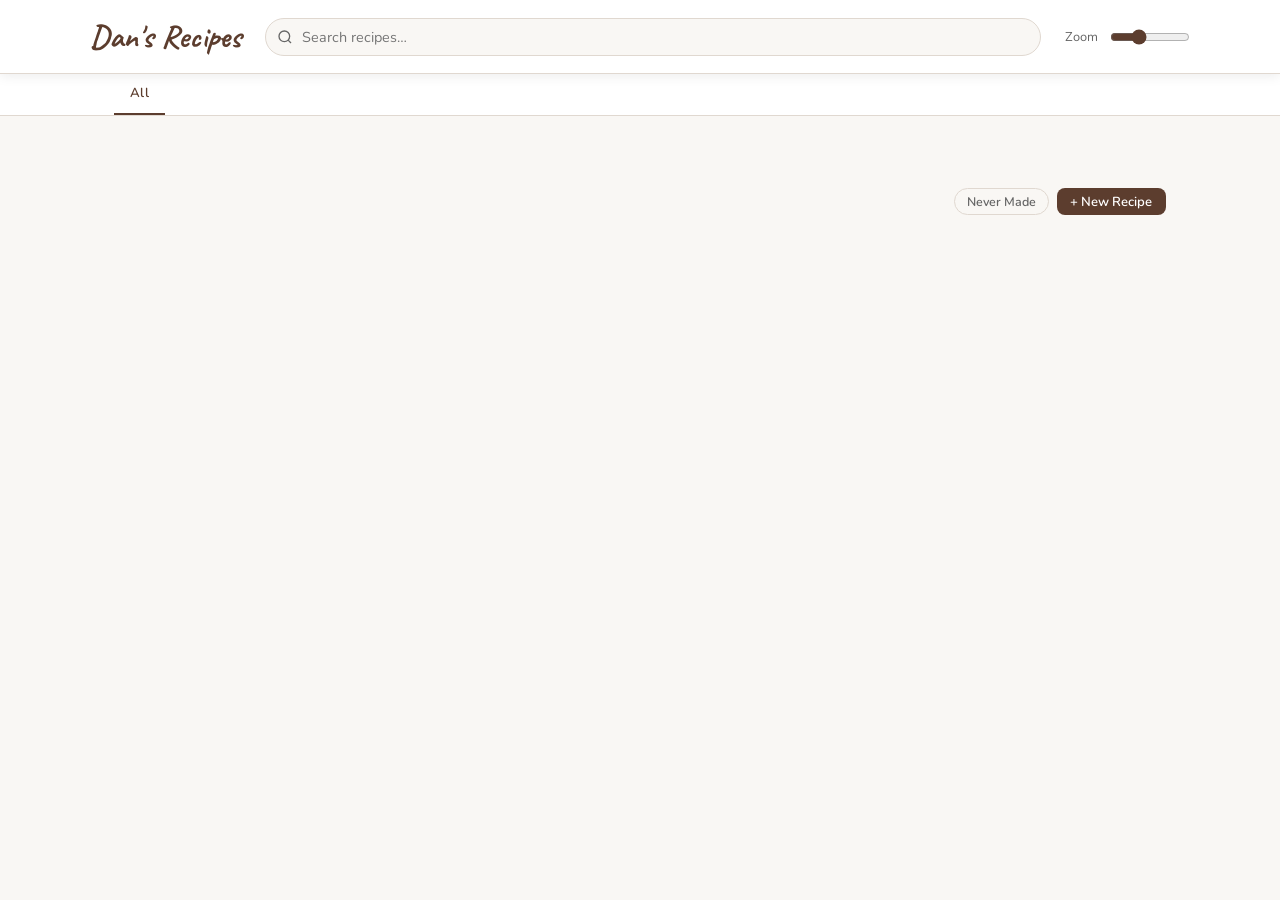
==== commit 400dfe43: "feat: add recipe, never-made filter, full-text search, fetch-photo, HEIC fix, category migration - i" ====
--- a/index.html
+++ b/index.html
@@ -38,7 +38,13 @@
 
 <div class="main-content">
   <div id="tag-bar"></div>
-  <p class="results-count" id="results-count"></p>
+  <div class="results-toolbar">
+    <p class="results-count" id="results-count"></p>
+    <div class="results-actions">
+      <button class="filter-btn" id="never-made-btn" onclick="toggleNeverMade()">Never Made</button>
+      <a href="/recipe/new" class="btn-new-recipe">+ New Recipe</a>
+    </div>
+  </div>
   <div id="recipe-grid"></div>
   <div id="log-section" style="display:none"></div>
 </div>
--- a/css/style.css
+++ b/css/style.css
@@ -879,3 +879,395 @@
   .instructions-text { font-size: 9.5pt; }
   .section-label { font-size: 7pt; }
 }
+
+/* ── Made-count badge on cards ──────────────────────────────── */
+.card-footer {
+  display: flex;
+  align-items: center;
+  justify-content: space-between;
+  gap: 0.5rem;
+  flex-wrap: wrap;
+}
+.card-never-made {
+  font-size: 0.65rem;
+  font-weight: 600;
+  letter-spacing: 0.04em;
+  color: var(--color-muted);
+  background: transparent;
+  border: 1px solid var(--color-border);
+  border-radius: 999px;
+  padding: 1px 7px;
+  white-space: nowrap;
+  flex-shrink: 0;
+}
+.card-made-count {
+  font-size: 0.65rem;
+  font-weight: 600;
+  letter-spacing: 0.04em;
+  color: var(--color-accent);
+  white-space: nowrap;
+  flex-shrink: 0;
+}
+
+/* ── Made status badge on detail page ───────────────────────── */
+.made-status {
+  display: inline-flex;
+  align-items: center;
+  font-size: 0.78rem;
+  font-weight: 600;
+  border-radius: 999px;
+  padding: 2px 10px;
+  margin-left: 0.4rem;
+}
+.made-status.never {
+  background: var(--color-border);
+  color: var(--color-muted);
+}
+.made-status.made {
+  background: color-mix(in srgb, var(--color-accent) 15%, transparent);
+  color: var(--color-accent);
+}
+
+/* ── Made log & comments sections ───────────────────────────── */
+.recipe-log-section {
+  margin-top: 1.5rem;
+}
+.log-header-row {
+  display: flex;
+  align-items: center;
+  justify-content: space-between;
+  margin-bottom: 0.6rem;
+}
+.add-log-btn {
+  font-size: 0.8rem;
+  font-weight: 600;
+  padding: 3px 12px;
+  border: 1px solid var(--color-accent);
+  border-radius: 999px;
+  background: transparent;
+  color: var(--color-accent);
+  cursor: pointer;
+}
+.add-log-btn:hover { background: color-mix(in srgb, var(--color-accent) 10%, transparent); }
+.log-entries { display: flex; flex-direction: column; gap: 0.4rem; }
+.log-entry {
+  display: flex;
+  align-items: baseline;
+  gap: 0.75rem;
+  padding: 0.45rem 0.75rem;
+  background: var(--color-surface);
+  border: 1px solid var(--color-border);
+  border-radius: var(--radius);
+  font-size: 0.85rem;
+}
+.log-entry-date {
+  font-weight: 600;
+  color: var(--color-muted);
+  white-space: nowrap;
+  flex-shrink: 0;
+}
+.log-entry-notes { flex: 1; color: var(--color-text); }
+.log-entry-del {
+  background: none; border: none; cursor: pointer;
+  color: var(--color-muted); font-size: 0.75rem; padding: 0 2px;
+  flex-shrink: 0;
+}
+.log-entry-del:hover { color: #e74c3c; }
+.log-empty { font-size: 0.85rem; color: var(--color-muted); margin: 0.25rem 0; }
+.inline-log-form {
+  display: flex;
+  align-items: center;
+  gap: 0.5rem;
+  padding: 0.6rem 0.75rem;
+  background: var(--color-surface);
+  border: 1px solid var(--color-border);
+  border-radius: var(--radius);
+  margin-bottom: 0.5rem;
+}
+.inline-log-form input[type="date"],
+.inline-log-form input[type="text"] {
+  font-size: 0.85rem;
+  padding: 4px 8px;
+  border: 1px solid var(--color-border);
+  border-radius: var(--radius);
+  background: var(--color-page);
+  color: var(--color-text);
+}
+
+/* ── Source link ─────────────────────────────────────────────── */
+.source-link {
+  display: inline-flex;
+  align-items: center;
+  font-size: 0.78rem;
+  font-weight: 600;
+  color: var(--color-muted);
+  text-decoration: none;
+  border: 1px solid var(--color-border);
+  border-radius: 999px;
+  padding: 2px 10px;
+  margin-left: 0.4rem;
+  transition: color 0.15s, border-color 0.15s;
+}
+.source-link:hover {
+  color: var(--color-accent);
+  border-color: var(--color-accent);
+}
+
+/* ── Edit form: image upload row ────────────────────────────── */
+.image-input-row {
+  display: flex;
+  gap: 0.5rem;
+  align-items: center;
+}
+.image-input-row input[type="url"] { flex: 1; }
+.upload-btn {
+  display: inline-flex;
+  align-items: center;
+  padding: 4px 12px;
+  font-size: 0.8rem;
+  font-weight: 600;
+  border: 1px solid var(--color-border);
+  border-radius: var(--radius);
+  cursor: pointer;
+  white-space: nowrap;
+  background: var(--color-surface);
+  color: var(--color-text);
+}
+.upload-btn:hover { border-color: var(--color-accent); color: var(--color-accent); }
+.edit-image-preview {
+  margin-top: 0.5rem;
+  max-height: 120px;
+  max-width: 240px;
+  border-radius: var(--radius);
+  border: 1px solid var(--color-border);
+  object-fit: cover;
+}
+
+/* ── Delete confirm panel ────────────────────────────────────── */
+.delete-confirm-panel {
+  margin: 0.75rem 0;
+  padding: 0.75rem 1rem;
+  background: color-mix(in srgb, #e74c3c 8%, transparent);
+  border: 1px solid color-mix(in srgb, #e74c3c 40%, transparent);
+  border-radius: var(--radius);
+  font-size: 0.85rem;
+}
+.delete-confirm-panel p { margin: 0 0 0.5rem; color: var(--color-text); }
+.delete-confirm-row {
+  display: flex;
+  gap: 0.5rem;
+  align-items: center;
+}
+.delete-confirm-row input {
+  font-size: 0.85rem;
+  padding: 4px 8px;
+  border: 1px solid color-mix(in srgb, #e74c3c 50%, transparent);
+  border-radius: var(--radius);
+  background: var(--color-page);
+  color: var(--color-text);
+  width: 8rem;
+}
+
+/* ── Made log: date checkbox ─────────────────────────────────── */
+.date-checkbox-label {
+  display: inline-flex;
+  align-items: center;
+  gap: 0.3rem;
+  font-size: 0.82rem;
+  color: var(--color-muted);
+  white-space: nowrap;
+  cursor: pointer;
+  flex-shrink: 0;
+}
+.date-checkbox-label input[type="checkbox"] { cursor: pointer; }
+
+/* ── Results toolbar ─────────────────────────────────────────── */
+.results-toolbar {
+  display: flex;
+  align-items: center;
+  justify-content: space-between;
+  gap: 0.75rem;
+  margin-bottom: 1rem;
+  flex-wrap: wrap;
+}
+.results-toolbar .results-count { margin-bottom: 0; }
+.results-actions {
+  display: flex;
+  align-items: center;
+  gap: 0.5rem;
+}
+.filter-btn {
+  padding: 0.25rem 0.75rem;
+  font-size: 0.78rem;
+  font-weight: 600;
+  font-family: var(--font-body);
+  border: 1px solid var(--color-border);
+  border-radius: 999px;
+  background: transparent;
+  color: var(--color-muted);
+  cursor: pointer;
+  transition: all 0.15s;
+}
+.filter-btn:hover { border-color: var(--color-accent); color: var(--color-accent); }
+.filter-btn.active {
+  background: var(--color-accent);
+  border-color: var(--color-accent);
+  color: #fff;
+}
+.btn-new-recipe {
+  padding: 0.3rem 0.85rem;
+  font-size: 0.82rem;
+  font-weight: 600;
+  font-family: var(--font-body);
+  background: var(--color-accent);
+  color: #fff;
+  border-radius: var(--radius);
+  text-decoration: none;
+  transition: opacity 0.15s;
+  white-space: nowrap;
+}
+.btn-new-recipe:hover { opacity: 0.85; }
+
+/* ── Tag bar: expand control ─────────────────────────────────── */
+.tag-chip-more {
+  background: transparent;
+  color: var(--color-muted);
+  border-color: transparent;
+  font-style: italic;
+}
+.tag-chip-more:hover {
+  background: transparent;
+  border-color: var(--color-border);
+  color: var(--color-accent);
+}
+
+/* ── Source-link as button ───────────────────────────────────── */
+button.source-link {
+  background: none;
+  cursor: pointer;
+  font-family: var(--font-body);
+}
+
+/* ── Source modal ────────────────────────────────────────────── */
+.source-modal-overlay {
+  position: fixed; inset: 0; z-index: 600;
+  background: rgba(0,0,0,0.6);
+  display: flex; align-items: center; justify-content: center;
+  padding: 1rem;
+}
+.source-modal-box {
+  background: var(--color-page);
+  border-radius: var(--radius);
+  box-shadow: 0 12px 48px rgba(0,0,0,0.25);
+  max-width: 90vw;
+  max-height: 90vh;
+  overflow: hidden;
+  display: flex;
+  flex-direction: column;
+}
+.source-modal-header {
+  display: flex;
+  align-items: center;
+  justify-content: space-between;
+  padding: 0.65rem 1rem;
+  border-bottom: 1px solid var(--color-border);
+  flex-shrink: 0;
+}
+.source-modal-title { font-weight: 700; font-size: 0.88rem; color: var(--color-text); }
+.source-modal-close {
+  background: none; border: none; cursor: pointer;
+  font-size: 1rem; color: var(--color-muted); padding: 0 4px; line-height: 1;
+}
+.source-modal-close:hover { color: var(--color-text); }
+.source-modal-body { overflow: auto; padding: 1rem; flex: 1; }
+.source-modal-image {
+  display: block;
+  max-width: 100%;
+  max-height: calc(90vh - 100px);
+  object-fit: contain;
+  margin: 0 auto;
+}
+.source-modal-url {
+  display: flex; flex-direction: column; gap: 0.75rem; min-width: 260px;
+}
+.source-modal-label {
+  font-size: 0.72rem; font-weight: 700; color: var(--color-muted);
+  text-transform: uppercase; letter-spacing: 0.08em;
+}
+.source-modal-link-text {
+  font-size: 0.82rem; color: var(--color-text);
+  word-break: break-all;
+  background: var(--color-bg);
+  padding: 0.4rem 0.65rem;
+  border-radius: var(--radius);
+  border: 1px solid var(--color-border);
+}
+.source-modal-open-btn { width: fit-content; }
+
+/* ── Card thumbnail ──────────────────────────────────────────── */
+.recipe-card { position: relative; }
+.card-thumb {
+  position: absolute;
+  bottom: 0.75rem;
+  right: 0.75rem;
+  width: 54px;
+  height: 54px;
+  border-radius: var(--radius);
+  object-fit: cover;
+  border: 2px solid var(--color-page);
+  box-shadow: 0 1px 6px rgba(0,0,0,0.18);
+}
+.has-thumb .card-footer { padding-right: 4rem; }
+.has-thumb .card-title  { padding-right: 4rem; }
+
+/* ── Recipe hero (title + image) ─────────────────────────────── */
+.recipe-hero {
+  display: flex;
+  gap: 1.5rem;
+  align-items: flex-start;
+  margin-bottom: 0;
+}
+.recipe-hero-text { flex: 1; min-width: 0; }
+.recipe-hero-img {
+  width: 130px;
+  height: 130px;
+  object-fit: cover;
+  border-radius: var(--radius);
+  border: 1px solid var(--color-border);
+  flex-shrink: 0;
+  margin-top: 0.25rem;
+}
+
+/* ── Mobile / tablet responsive ──────────────────────────────── */
+@media (max-width: 640px) {
+  .recipe-detail-inner { padding: 1.5rem 1.25rem; }
+  .recipe-title { font-size: 2.2rem; }
+  .recipe-hero { flex-direction: column-reverse; gap: 0.75rem; }
+  .recipe-hero-img { width: 100%; height: 200px; border-radius: var(--radius); }
+  .edit-grid { grid-template-columns: 1fr; }
+  .inline-log-form { flex-wrap: wrap; }
+  .inline-log-form input[type="date"] { flex: 1 1 auto; }
+  .inline-log-form input[type="text"] { flex: 1 1 100%; }
+  .delete-confirm-row { flex-wrap: wrap; }
+  .log-header-row { flex-wrap: wrap; gap: 0.4rem; }
+  .card-thumb { width: 46px; height: 46px; bottom: 0.6rem; right: 0.6rem; }
+  .has-thumb .card-footer { padding-right: 3.5rem; }
+  .has-thumb .card-title  { padding-right: 3.5rem; }
+  .edit-form-btns { flex-wrap: wrap; }
+  .delete-btn { margin-left: 0; }
+}
+
+@media (max-width: 480px) {
+  .header-inner { gap: 0.75rem; }
+  .site-title { font-size: 1.6rem; }
+  #zoom-slider { width: 60px; }
+  .zoom-label { display: none; }
+  .main-content { padding: 1rem 0.75rem 3rem; }
+  .recipe-detail { padding: 0 0.5rem 3rem; }
+  .recipe-detail-inner { padding: 1.25rem 0.9rem; }
+  .recipe-page-header { padding: 0.75rem 1rem; }
+  #recipe-grid { grid-template-columns: repeat(auto-fill, minmax(200px, 1fr)); gap: 0.9rem; }
+  .log-entry { flex-wrap: wrap; gap: 0.3rem; }
+  .log-entry-del { margin-left: auto; }
+  .source-modal-url { min-width: 0; }
+}
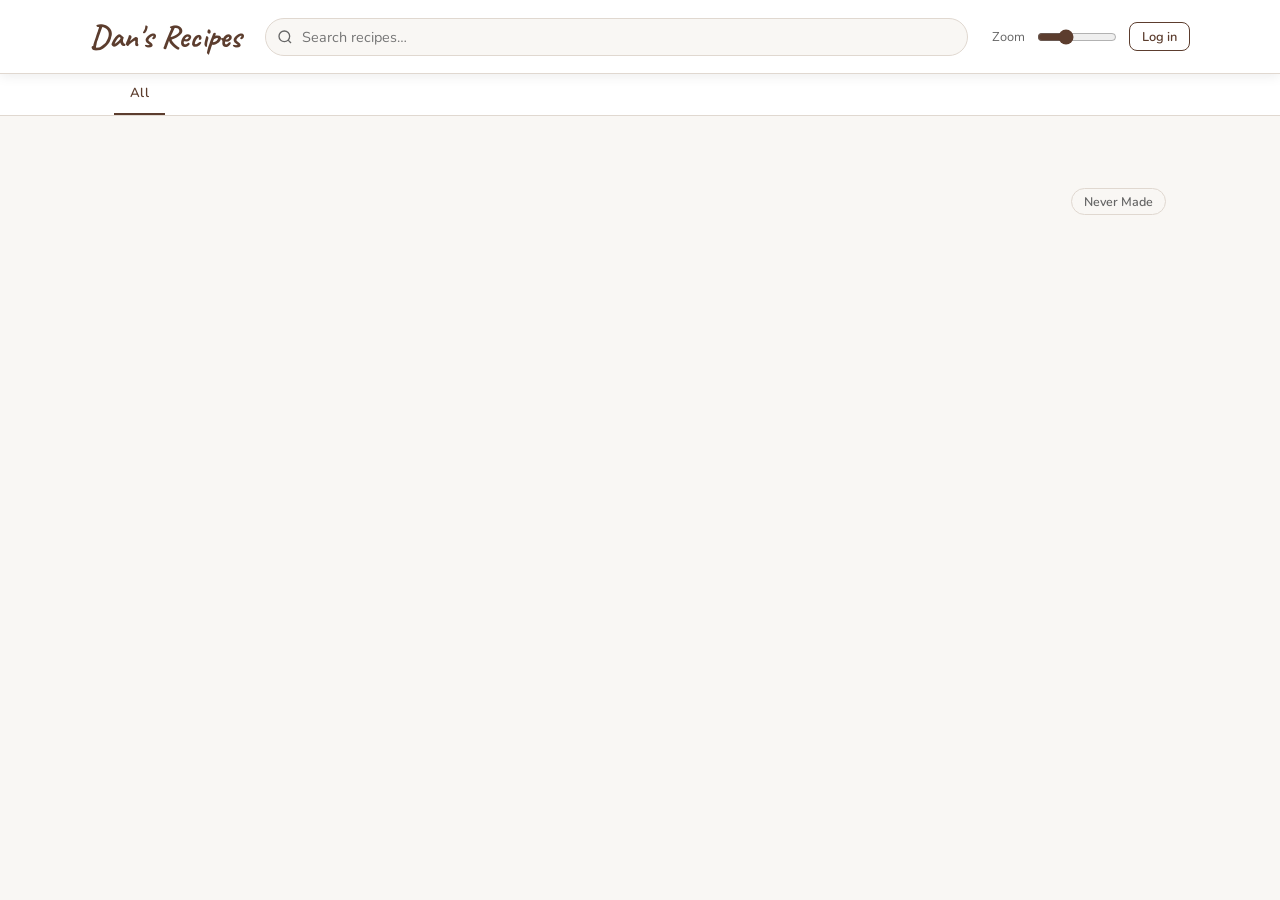
==== commit 63274af1: "feat: API auth, tag manager UI, tag cleanup, sourdough ciabatta fix Auth: - app.py: in-memory sessio" ====
--- a/index.html
+++ b/index.html
@@ -20,6 +20,7 @@
     <div class="header-controls">
       <span class="zoom-label">Zoom</span>
       <input id="zoom-slider" type="range" min="0.8" max="1.4" step="0.05" value="1" />
+      <div class="auth-slot"></div>
     </div>
   </div>
 </header>
@@ -42,7 +43,8 @@
     <p class="results-count" id="results-count"></p>
     <div class="results-actions">
       <button class="filter-btn" id="never-made-btn" onclick="toggleNeverMade()">Never Made</button>
-      <a href="/recipe/new" class="btn-new-recipe">+ New Recipe</a>
+      <a href="/recipe/new" class="btn-new-recipe auth-only" style="display:none">+ New Recipe</a>
+      <button class="filter-btn auth-only" style="display:none" onclick="showTagManager()">Tags</button>
     </div>
   </div>
   <div id="recipe-grid"></div>
@@ -50,6 +52,7 @@
 </div>
 
 <script src="/js/fuse.min.js"></script>
+<script src="/js/auth.js"></script>
 <script src="/js/main.js"></script>
 </body>
 </html>
--- a/css/style.css
+++ b/css/style.css
@@ -1237,6 +1237,80 @@
   flex-shrink: 0;
   margin-top: 0.25rem;
 }
+
+/* ── Tag manager modal ───────────────────────────────────────── */
+.tag-mgr-box {
+  width: min(520px, 92vw);
+  max-height: 80vh;
+}
+.tag-mgr-search-row {
+  display: flex;
+  align-items: center;
+  gap: 0.5rem;
+  padding: 0.6rem 1rem;
+  border-bottom: 1px solid var(--color-border);
+  flex-shrink: 0;
+}
+.tag-mgr-input {
+  flex: 1;
+  padding: 0.35rem 0.65rem;
+  border: 1px solid var(--color-border);
+  border-radius: var(--radius);
+  font-family: var(--font-body);
+  font-size: 0.85rem;
+  background: var(--color-bg);
+  color: var(--color-text);
+  outline: none;
+}
+.tag-mgr-input:focus { border-color: var(--color-accent); }
+.tag-mgr-body { padding: 0.5rem 0; }
+.tag-mgr-row {
+  display: flex;
+  align-items: center;
+  gap: 0.5rem;
+  padding: 0.35rem 1rem;
+  transition: background 0.1s;
+}
+.tag-mgr-row:hover { background: var(--color-bg); }
+.tag-mgr-name {
+  flex: 1;
+  font-size: 0.85rem;
+  color: var(--color-text);
+  min-width: 0;
+}
+.tag-mgr-edit-input {
+  flex: 1;
+  padding: 2px 6px;
+  border: 1px solid var(--color-accent);
+  border-radius: var(--radius);
+  font-family: var(--font-body);
+  font-size: 0.85rem;
+  background: var(--color-page);
+  color: var(--color-text);
+  outline: none;
+}
+.tag-mgr-count {
+  font-size: 0.72rem;
+  color: var(--color-muted);
+  white-space: nowrap;
+  flex-shrink: 0;
+  min-width: 5rem;
+  text-align: right;
+}
+.tag-row-btn {
+  padding: 2px 8px;
+  font-size: 0.75rem;
+  font-family: var(--font-body);
+  background: transparent;
+  border: 1px solid var(--color-border);
+  border-radius: var(--radius);
+  cursor: pointer;
+  color: var(--color-muted);
+  white-space: nowrap;
+  flex-shrink: 0;
+}
+.tag-row-btn:hover { border-color: var(--color-accent); color: var(--color-accent); }
+.tag-row-del:hover { border-color: #c0392b; color: #c0392b; }
 
 /* ── Mobile / tablet responsive ──────────────────────────────── */
 @media (max-width: 640px) {
